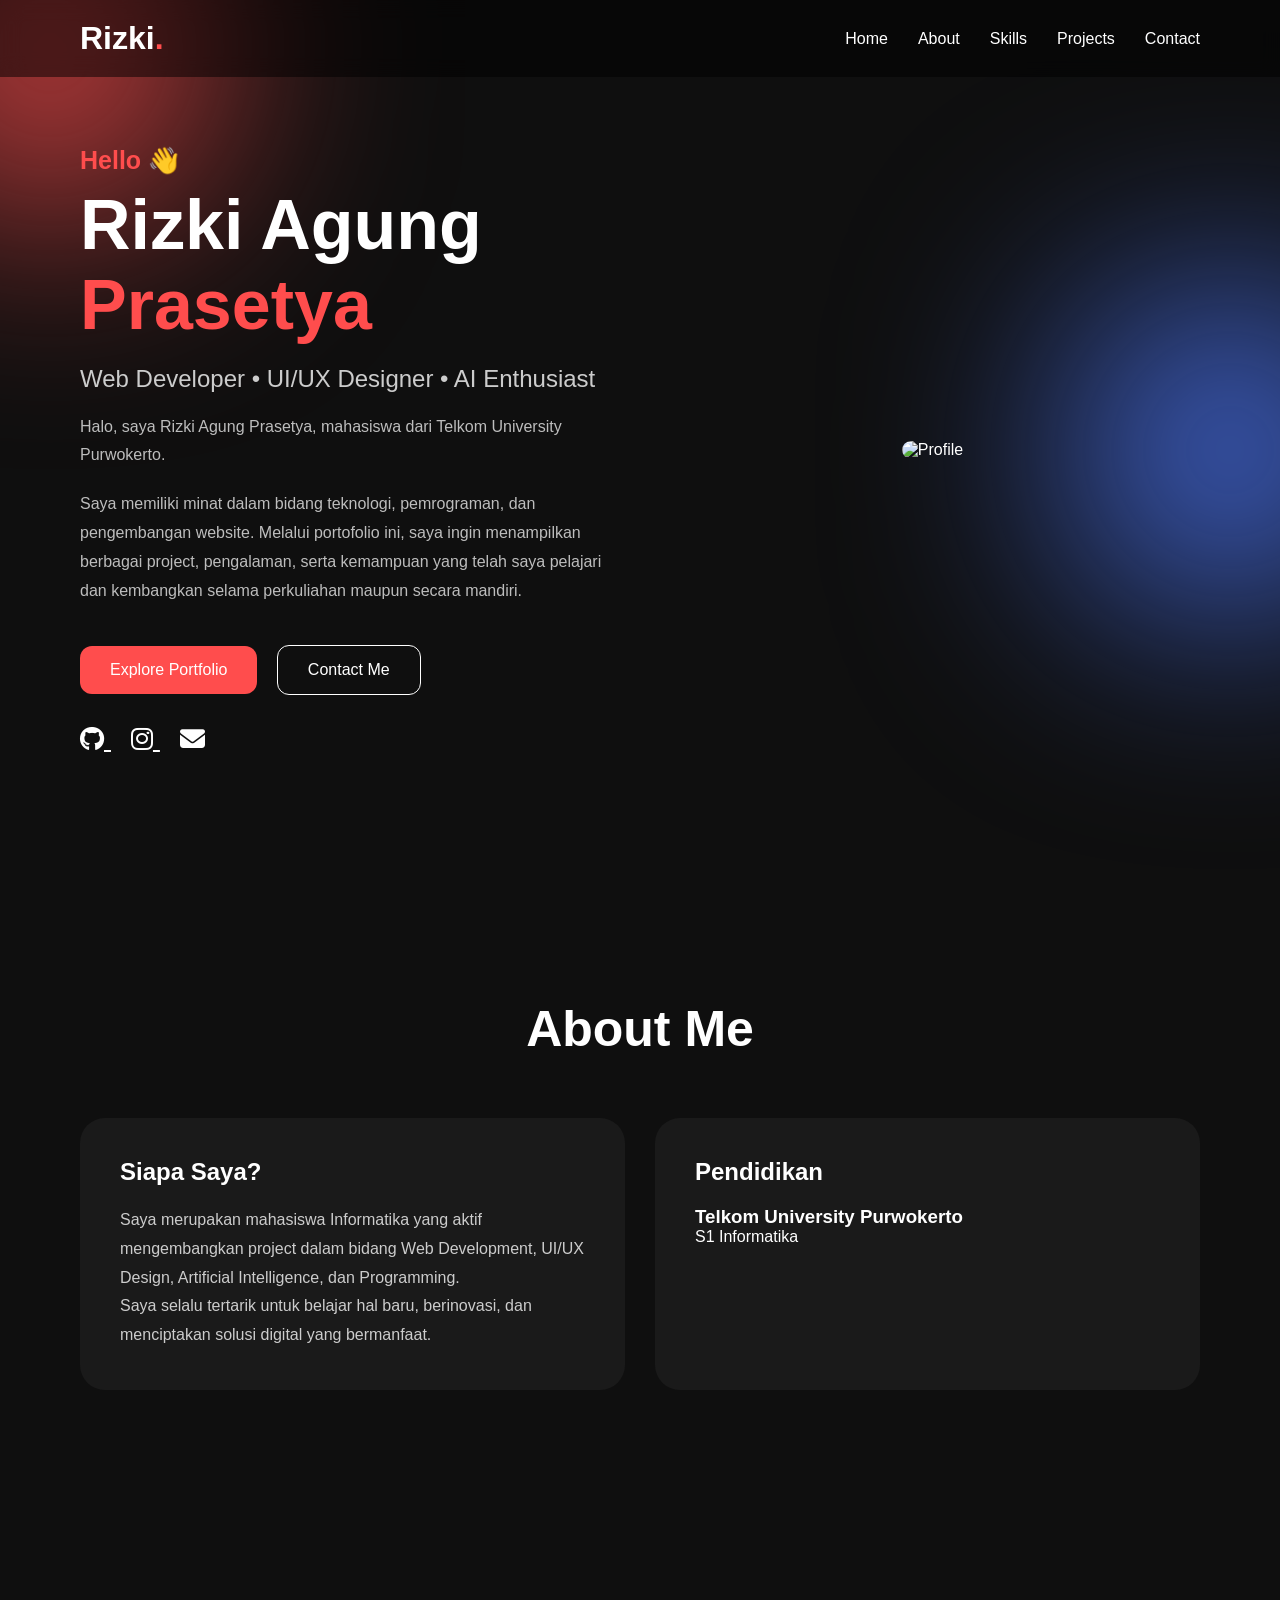
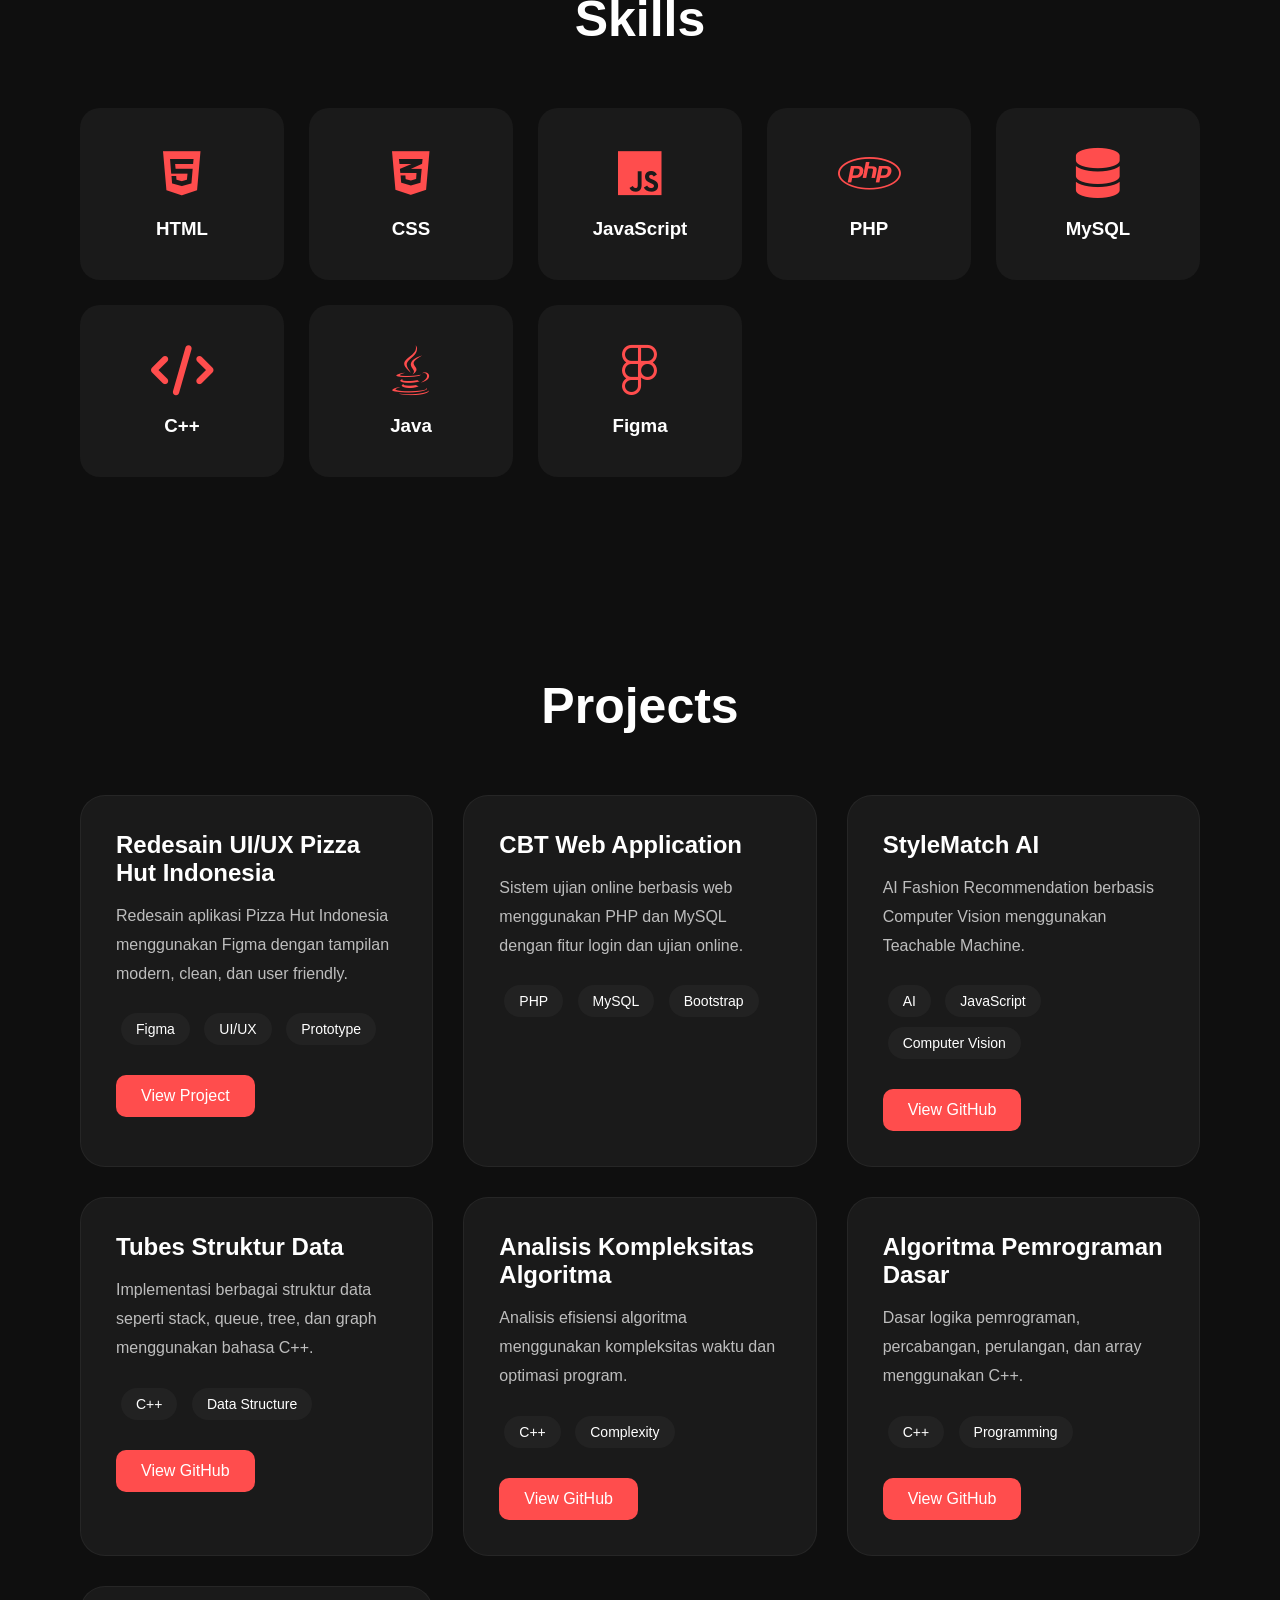
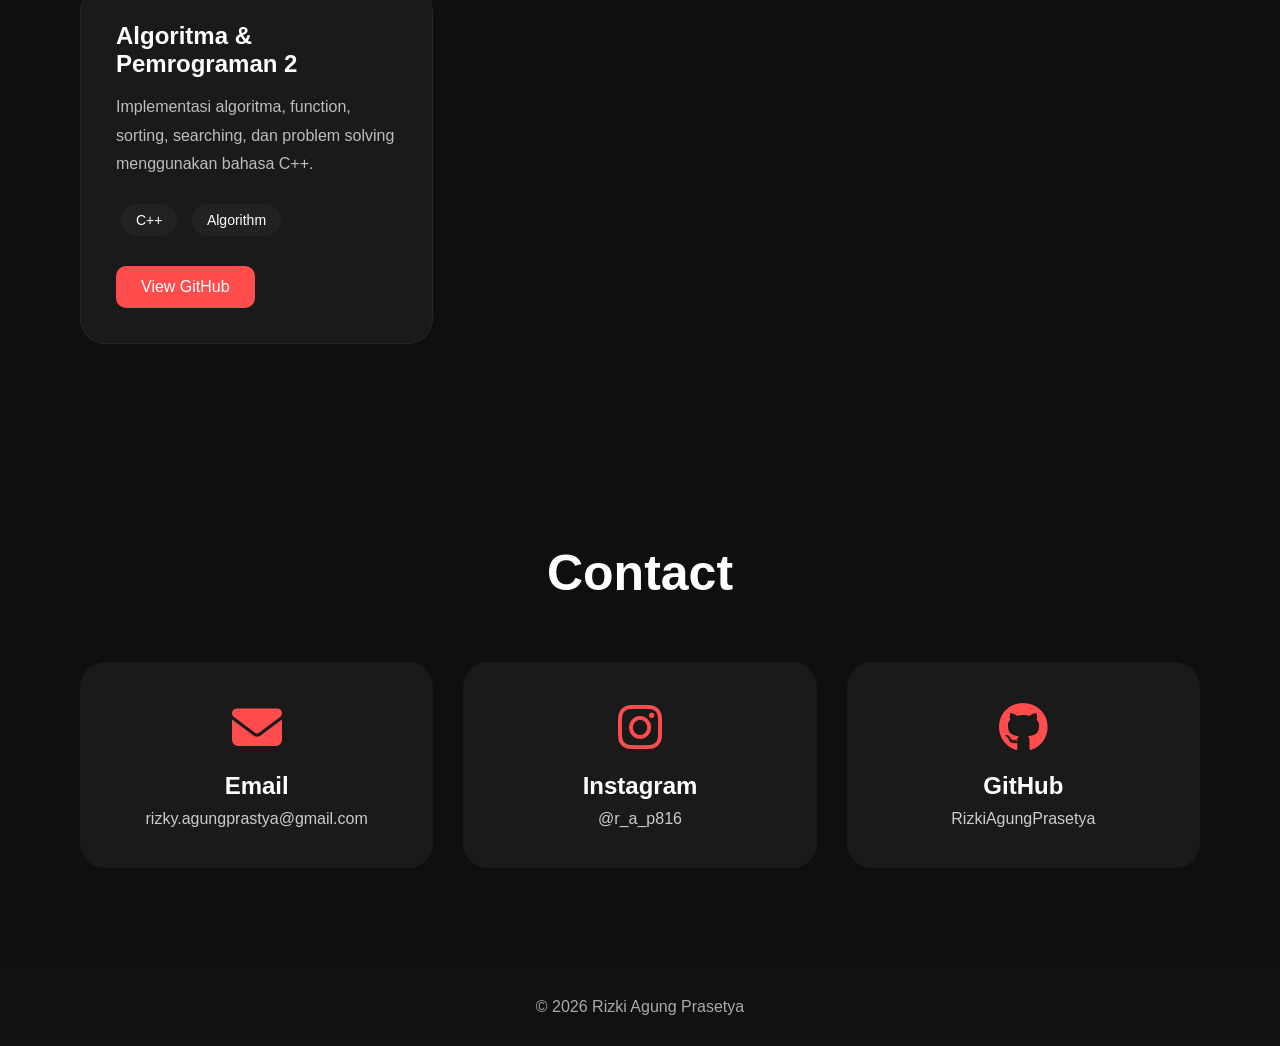
==== index.html @ 56b533b7 "Add files via upload" ====
<!DOCTYPE html>
<html lang="id">

<head>

  <meta charset="UTF-8">
  <meta name="viewport" content="width=device-width, initial-scale=1.0">

  <title>Rizki Agung Prasetya | Portfolio</title>

  <!-- CSS -->
  <link rel="stylesheet" href="style.css">

  <!-- Font Awesome -->
  <link
    rel="stylesheet"
    href="https://cdnjs.cloudflare.com/ajax/libs/font-awesome/6.5.1/css/all.min.css"
  >

  <!-- AOS -->
  <link
    href="https://unpkg.com/aos@2.3.4/dist/aos.css"
    rel="stylesheet"
  >

</head>

<body>

  <!-- Background Blur -->
  <div class="blur blur1"></div>
  <div class="blur blur2"></div>

  <!-- Navbar -->
  <header>

    <nav>

      <h1 class="logo">
        Rizki<span>.</span>
      </h1>

      <ul>

        <li><a href="#home">Home</a></li>
        <li><a href="#about">About</a></li>
        <li><a href="#skills">Skills</a></li>
        <li><a href="#projects">Projects</a></li>
        <li><a href="#contact">Contact</a></li>

      </ul>

    </nav>

  </header>

  <!-- Hero -->
  <section class="hero" id="home">

    <div
      class="hero-text"
      data-aos="fade-right"
    >

      <h3>Hello 👋</h3>

      <h1>
        Rizki Agung <span>Prasetya</span>
      </h1>

      <h2>
        Web Developer • UI/UX Designer • AI Enthusiast
      </h2>

      <p>
        Halo, saya Rizki Agung Prasetya,
        mahasiswa dari Telkom University Purwokerto.
      </p>

      <p>
        Saya memiliki minat dalam bidang teknologi,
        pemrograman, dan pengembangan website.
        Melalui portofolio ini, saya ingin menampilkan
        berbagai project, pengalaman, serta kemampuan
        yang telah saya pelajari dan kembangkan selama
        perkuliahan maupun secara mandiri.
      </p>

      <div class="hero-button">

        <a href="#projects" class="btn">
          Explore Portfolio
        </a>

        <a href="#contact" class="btn2">
          Contact Me
        </a>

      </div>

      <div class="social-icons">

        <a
          href="https://github.com/RizkiAgungPrasetya"
          target="_blank"
        >
          <i class="fa-brands fa-github"></i>
        </a>

        <a
          href="https://www.instagram.com/r_a_p816/"
          target="_blank"
        >
          <i class="fa-brands fa-instagram"></i>
        </a>

        <a
          href="mailto:rizky.agungprastya@gmail.com"
        >
          <i class="fa-solid fa-envelope"></i>
        </a>

      </div>

    </div>

    <div
      class="hero-image"
      data-aos="zoom-in"
    >

      <img
        src="assets/profile.jpeg"
        alt="Profile"
      >

    </div>

  </section>

  <!-- About -->
  <section class="about" id="about">

    <div
      class="section-title"
      data-aos="fade-up"
    >

      <h1>
        About Me
      </h1>

    </div>

    <div class="about-container">

      <div
        class="about-card"
        data-aos="fade-right"
      >

        <h2>
          Siapa Saya?
        </h2>

        <p>
          Saya merupakan mahasiswa Informatika
          yang aktif mengembangkan project
          dalam bidang Web Development,
          UI/UX Design, Artificial Intelligence,
          dan Programming.
        </p>

        <p>
          Saya selalu tertarik untuk belajar hal baru,
          berinovasi, dan menciptakan solusi digital
          yang bermanfaat.
        </p>

      </div>

      <div
        class="about-card"
        data-aos="fade-left"
      >

        <h2>
          Pendidikan
        </h2>

        <div class="timeline">

          <div class="timeline-item">

            <h3>
              Telkom University Purwokerto
            </h3>

            <span>
              S1 Informatika
            </span>

          </div>

        </div>

      </div>

    </div>

  </section>

  <!-- Skills -->
  <section class="skills-section" id="skills">

    <div
      class="section-title"
      data-aos="fade-up"
    >

      <h1>
        Skills
      </h1>

    </div>

    <div class="skills-container">

      <div class="skill-card" data-aos="zoom-in">
        <i class="fa-brands fa-html5"></i>
        <h3>HTML</h3>
      </div>

      <div class="skill-card" data-aos="zoom-in">
        <i class="fa-brands fa-css3-alt"></i>
        <h3>CSS</h3>
      </div>

      <div class="skill-card" data-aos="zoom-in">
        <i class="fa-brands fa-js"></i>
        <h3>JavaScript</h3>
      </div>

      <div class="skill-card" data-aos="zoom-in">
        <i class="fa-brands fa-php"></i>
        <h3>PHP</h3>
      </div>

      <div class="skill-card" data-aos="zoom-in">
        <i class="fa-solid fa-database"></i>
        <h3>MySQL</h3>
      </div>

      <div class="skill-card" data-aos="zoom-in">
        <i class="fa-solid fa-code"></i>
        <h3>C++</h3>
      </div>

      <div class="skill-card" data-aos="zoom-in">
        <i class="fa-brands fa-java"></i>
        <h3>Java</h3>
      </div>

      <div class="skill-card" data-aos="zoom-in">
        <i class="fa-brands fa-figma"></i>
        <h3>Figma</h3>
      </div>

    </div>

  </section>

  <!-- Projects -->
  <section class="projects" id="projects">

    <div
      class="section-title"
      data-aos="fade-up"
    >

      <h1>
        Projects
      </h1>

    </div>

    <div class="project-container">

      <!-- Project 1 -->
      <div class="project-card" data-aos="fade-up">

        <div class="project-content">

          <h2>
            Redesain UI/UX Pizza Hut Indonesia
          </h2>

          <p>
            Redesain aplikasi Pizza Hut Indonesia
            menggunakan Figma dengan tampilan modern,
            clean, dan user friendly.
          </p>

          <div class="tags">

            <span>Figma</span>
            <span>UI/UX</span>
            <span>Prototype</span>

          </div>

          <a
            href="https://www.figma.com/design/BvoJv8vn7DDw1ClFmBBwyi/Project-IMK?node-id=0-1&t=hTwxmqtBWR9aL4vl-0"
            target="_blank"
          >
            View Project
          </a>

        </div>

      </div>

      <!-- Project 2 -->
      <div class="project-card" data-aos="fade-up">

        <div class="project-content">

          <h2>
            CBT Web Application
          </h2>

          <p>
            Sistem ujian online berbasis web
            menggunakan PHP dan MySQL
            dengan fitur login dan ujian online.
          </p>

          <div class="tags">

            <span>PHP</span>
            <span>MySQL</span>
            <span>Bootstrap</span>

          </div>

        </div>

      </div>

      <!-- Project 3 -->
      <div class="project-card" data-aos="fade-up">

        <div class="project-content">

          <h2>
            StyleMatch AI
          </h2>

          <p>
            AI Fashion Recommendation
            berbasis Computer Vision
            menggunakan Teachable Machine.
          </p>

          <div class="tags">

            <span>AI</span>
            <span>JavaScript</span>
            <span>Computer Vision</span>

          </div>

          <a
            href="https://github.com/RizkiAgungPrasetya/stylematchAI"
            target="_blank"
          >
            View GitHub
          </a>

        </div>

      </div>

      <!-- Project 4 -->
      <div class="project-card" data-aos="fade-up">

        <div class="project-content">

          <h2>
            Tubes Struktur Data
          </h2>

          <p>
            Implementasi berbagai struktur data
            seperti stack, queue, tree,
            dan graph menggunakan bahasa C++.
          </p>

          <div class="tags">

            <span>C++</span>
            <span>Data Structure</span>

          </div>

          <a
            href="https://github.com/RizkiAgungPrasetya/Tubes_Struktur_Data"
            target="_blank"
          >
            View GitHub
          </a>

        </div>

      </div>

      <!-- Project 5 -->
      <div class="project-card" data-aos="fade-up">

        <div class="project-content">

          <h2>
            Analisis Kompleksitas Algoritma
          </h2>

          <p>
            Analisis efisiensi algoritma
            menggunakan kompleksitas waktu
            dan optimasi program.
          </p>

          <div class="tags">

            <span>C++</span>
            <span>Complexity</span>

          </div>

          <a
            href="https://github.com/trisnakusumaramadhany/tubes_analisis-kompleksitas-Algoritma"
            target="_blank"
          >
            View GitHub
          </a>

        </div>

      </div>

      <!-- Project 6 -->
      <div class="project-card" data-aos="fade-up">

        <div class="project-content">

          <h2>
            Algoritma Pemrograman Dasar
          </h2>

          <p>
            Dasar logika pemrograman,
            percabangan, perulangan,
            dan array menggunakan C++.
          </p>

          <div class="tags">

            <span>C++</span>
            <span>Programming</span>

          </div>

          <a
            href="https://github.com/RizkiAgungPrasetya/ALPRO_RizkiAgungPrasetya_103112400263"
            target="_blank"
          >
            View GitHub
          </a>

        </div>

      </div>

      <!-- Project 7 -->
      <div class="project-card" data-aos="fade-up">

        <div class="project-content">

          <h2>
            Algoritma & Pemrograman 2
          </h2>

          <p>
            Implementasi algoritma,
            function, sorting,
            searching, dan problem solving
            menggunakan bahasa C++.
          </p>

          <div class="tags">

            <span>C++</span>
            <span>Algorithm</span>

          </div>

          <a
            href="https://github.com/RizkiAgungPrasetya/Alpro2_RizkiAgungPrasetya_103112400263"
            target="_blank"
          >
            View GitHub
          </a>

        </div>

      </div>

    </div>

  </section>

  <!-- Contact -->
  <section class="contact" id="contact">

    <div
      class="section-title"
      data-aos="fade-up"
    >

      <h1>
        Contact
      </h1>

    </div>

    <div class="contact-container">

      <div class="contact-card">

        <i class="fa-solid fa-envelope"></i>

        <h2>Email</h2>

        <p>
          rizky.agungprastya@gmail.com
        </p>

      </div>

      <div class="contact-card">

        <i class="fa-brands fa-instagram"></i>

        <h2>Instagram</h2>

        <p>
          @r_a_p816
        </p>

      </div>

      <div class="contact-card">

        <i class="fa-brands fa-github"></i>

        <h2>GitHub</h2>

        <p>
          RizkiAgungPrasetya
        </p>

      </div>

    </div>

  </section>

  <!-- Footer -->
  <footer>

    <p>
      © 2026 Rizki Agung Prasetya
    </p>

  </footer>

  <!-- Script -->
  <script src="script.js"></script>

  <!-- AOS -->
  <script src="https://unpkg.com/aos@2.3.4/dist/aos.js"></script>

  <script>
    AOS.init({
      duration:1000
    });
  </script>

</body>

</html>
---- style.css ----
*{
  margin:0;
  padding:0;
  box-sizing:border-box;
  font-family:Arial, sans-serif;
  scroll-behavior:smooth;
}

body{
  background:#0f0f0f;
  color:white;
  overflow-x:hidden;
}

/* Blur Background */

.blur{
  position:absolute;
  border-radius:50%;
  filter:blur(120px);
  z-index:-1;
}

.blur1{
  width:300px;
  height:300px;
  background:#ff4d4d;
  top:-100px;
  left:-100px;
}

.blur2{
  width:300px;
  height:300px;
  background:#4d79ff;
  right:-100px;
  top:300px;
}

/* Navbar */

nav{
  width:100%;
  padding:20px 80px;
  display:flex;
  justify-content:space-between;
  align-items:center;
  position:fixed;
  top:0;
  left:0;
  z-index:1000;

  background:rgba(0,0,0,0.5);
  backdrop-filter:blur(10px);
}

.logo{
  font-size:32px;
  font-weight:bold;
}

.logo span{
  color:#ff4d4d;
}

nav ul{
  display:flex;
  list-style:none;
  gap:30px;
}

nav ul li a{
  color:white;
  text-decoration:none;
  transition:0.3s;
}

nav ul li a:hover{
  color:#ff4d4d;
}

/* Hero */

.hero{
  min-height:100vh;
  display:flex;
  justify-content:space-between;
  align-items:center;
  padding:120px 80px;
  gap:50px;
}

.hero-text{
  flex:1;
}

.hero-text h3{
  font-size:25px;
  color:#ff4d4d;
}

.hero-text h1{
  font-size:70px;
  margin-top:10px;
}

.hero-text span{
  color:#ff4d4d;
}

.hero-text h2{
  margin-top:20px;
  color:#cccccc;
  font-weight:normal;
}

.hero-text p{
  margin-top:20px;
  line-height:1.8;
  color:#bdbdbd;
}

.hero-button{
  margin-top:40px;
}

.btn,
.btn2{
  padding:15px 30px;
  border-radius:12px;
  text-decoration:none;
  display:inline-block;
  margin-right:15px;
  transition:0.3s;
}

.btn{
  background:#ff4d4d;
  color:white;
}

.btn:hover{
  transform:translateY(-5px);
}

.btn2{
  border:1px solid white;
  color:white;
}

.btn2:hover{
  background:white;
  color:black;
}

.social-icons{
  margin-top:30px;
}

.social-icons a{
  color:white;
  font-size:25px;
  margin-right:20px;
  transition:0.3s;
}

.social-icons a:hover{
  color:#ff4d4d;
}

/* Hero Image */

.hero-image{
  flex:1;
  text-align:center;
}

.hero-image img{
  width:350px;
  border-radius:30px;

  animation:float 4s ease-in-out infinite;
}

@keyframes float{

  0%{
    transform:translateY(0);
  }

  50%{
    transform:translateY(-20px);
  }

  100%{
    transform:translateY(0);
  }

}

/* Section */

section{
  padding:100px 80px;
}

.section-title{
  text-align:center;
  margin-bottom:60px;
}

.section-title h1{
  font-size:50px;
}

/* About */

.about-container{
  display:grid;
  grid-template-columns:repeat(auto-fit,minmax(300px,1fr));
  gap:30px;
}

.about-card{
  background:#1a1a1a;
  padding:40px;
  border-radius:25px;

  transition:0.3s;
}

.about-card:hover{
  transform:translateY(-10px);
}

.about-card h2{
  margin-bottom:20px;
}

.about-card p{
  color:#cccccc;
  line-height:1.8;
}

/* Skills */

.skills-container{
  display:grid;
  grid-template-columns:repeat(auto-fit,minmax(180px,1fr));
  gap:25px;
}

.skill-card{
  background:#1a1a1a;
  padding:40px;
  border-radius:20px;
  text-align:center;

  transition:0.3s;
}

.skill-card:hover{
  transform:scale(1.05);
}

.skill-card i{
  font-size:50px;
  color:#ff4d4d;
  margin-bottom:20px;
}

/* Projects */

.project-container{
  display:grid;
  grid-template-columns:repeat(auto-fit,minmax(320px,1fr));
  gap:30px;
}

.project-card{
  background:#1a1a1a;
  border-radius:25px;
  padding:10px;

  border:1px solid rgba(255,255,255,0.05);

  transition:0.3s;
}

.project-card:hover{
  transform:translateY(-10px);

  box-shadow:0 10px 30px rgba(255,77,77,0.2);
}

.project-content{
  padding:25px;
}

.project-content h2{
  font-size:24px;
}

.project-content p{
  margin-top:15px;
  line-height:1.8;
  color:#bdbdbd;
}

.tags{
  margin-top:20px;
}

.tags span{
  display:inline-block;
  background:#222;
  padding:8px 15px;
  border-radius:20px;
  margin:5px;
  font-size:14px;
}

.project-content a{
  display:inline-block;
  margin-top:25px;
  padding:12px 25px;

  background:#ff4d4d;
  color:white;

  text-decoration:none;
  border-radius:10px;

  transition:0.3s;
}

.project-content a:hover{
  background:white;
  color:black;
}

/* Contact */

.contact-container{
  display:grid;
  grid-template-columns:repeat(auto-fit,minmax(250px,1fr));
  gap:30px;
}

.contact-card{
  background:#1a1a1a;
  padding:40px;
  border-radius:25px;

  text-align:center;

  transition:0.3s;
}

.contact-card:hover{
  transform:translateY(-10px);
}

.contact-card i{
  font-size:50px;
  color:#ff4d4d;
}

.contact-card h2{
  margin-top:20px;
}

.contact-card p{
  margin-top:10px;
  color:#cccccc;
}

/* Footer */

footer{
  padding:30px;
  text-align:center;
  background:#111;
  color:#aaaaaa;
}

/* Responsive */

@media(max-width:900px){

  nav{
    padding:20px;
  }

  nav ul{
    gap:15px;
    font-size:14px;
  }

  .hero{
    flex-direction:column;
    text-align:center;
    padding:150px 20px 100px;
  }

  .hero-text h1{
    font-size:45px;
  }

  section{
    padding:100px 20px;
  }

  .hero-image img{
    width:250px;
  }

}
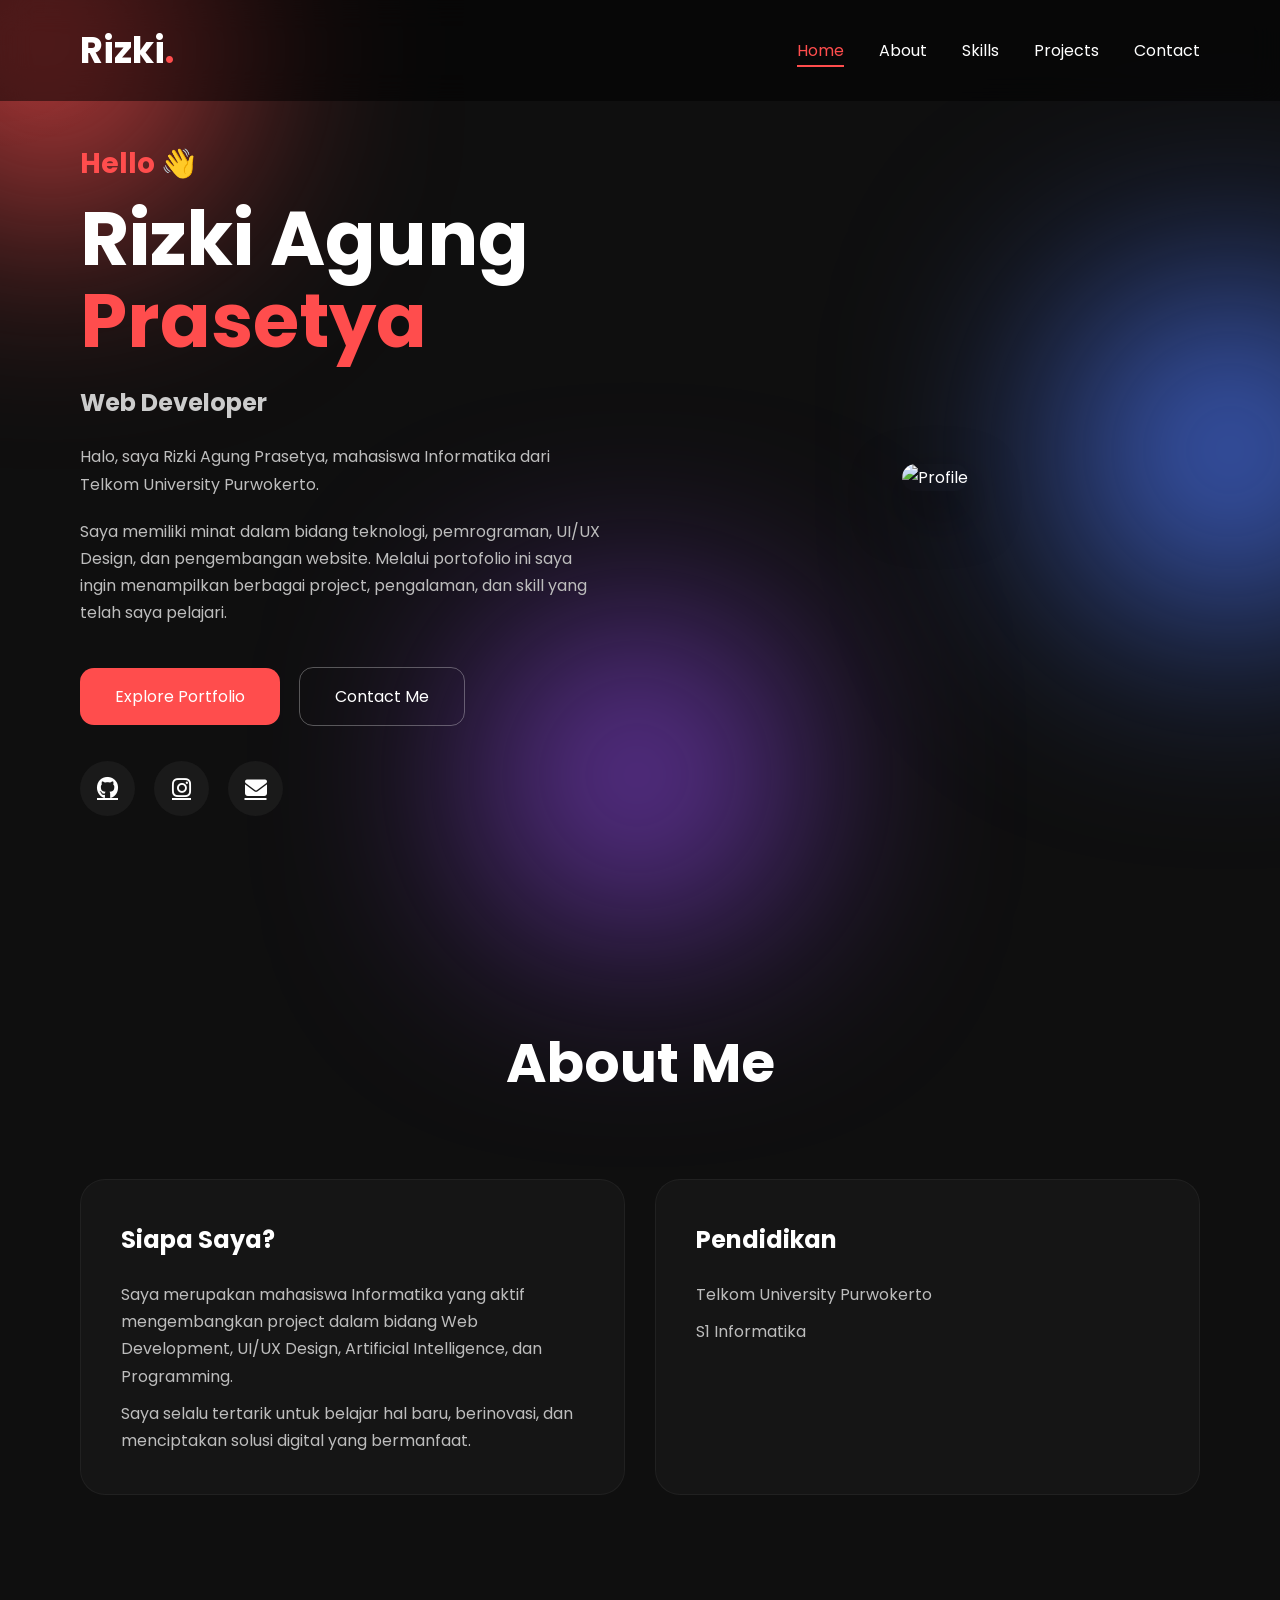
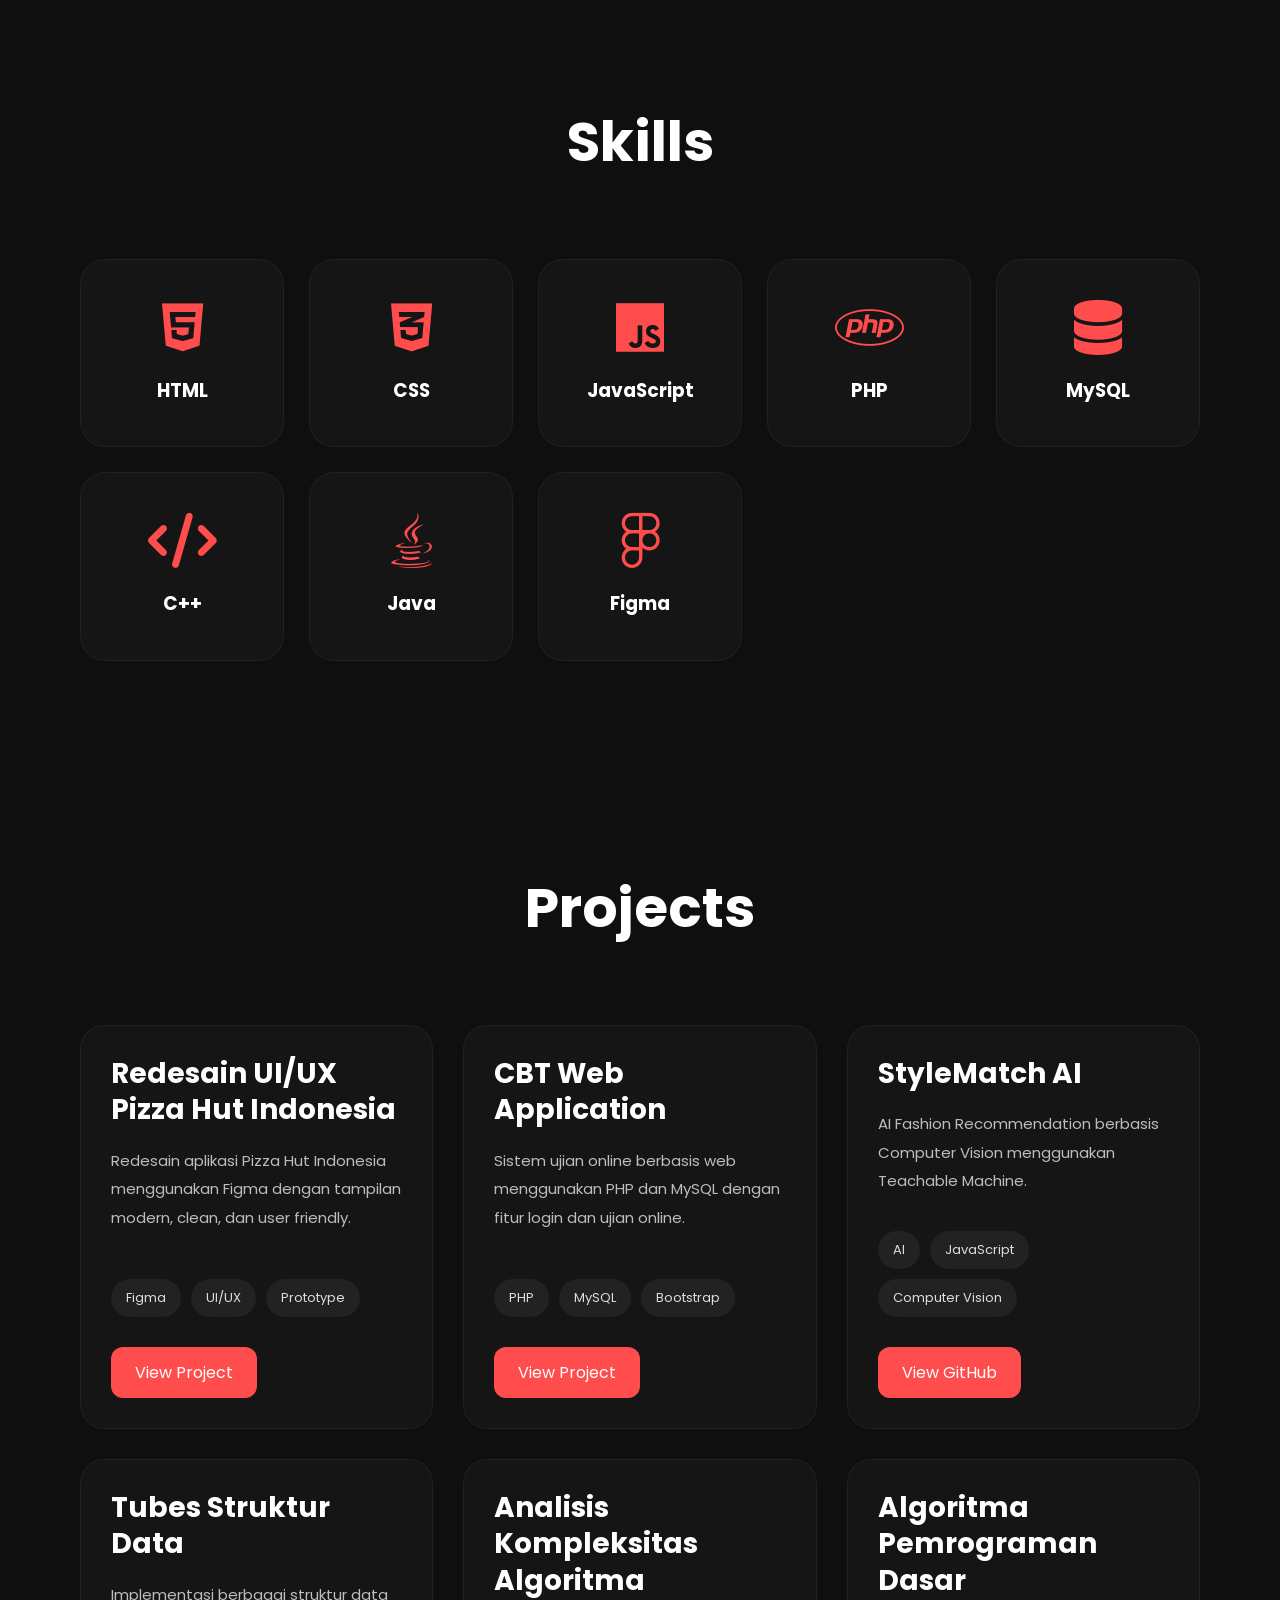
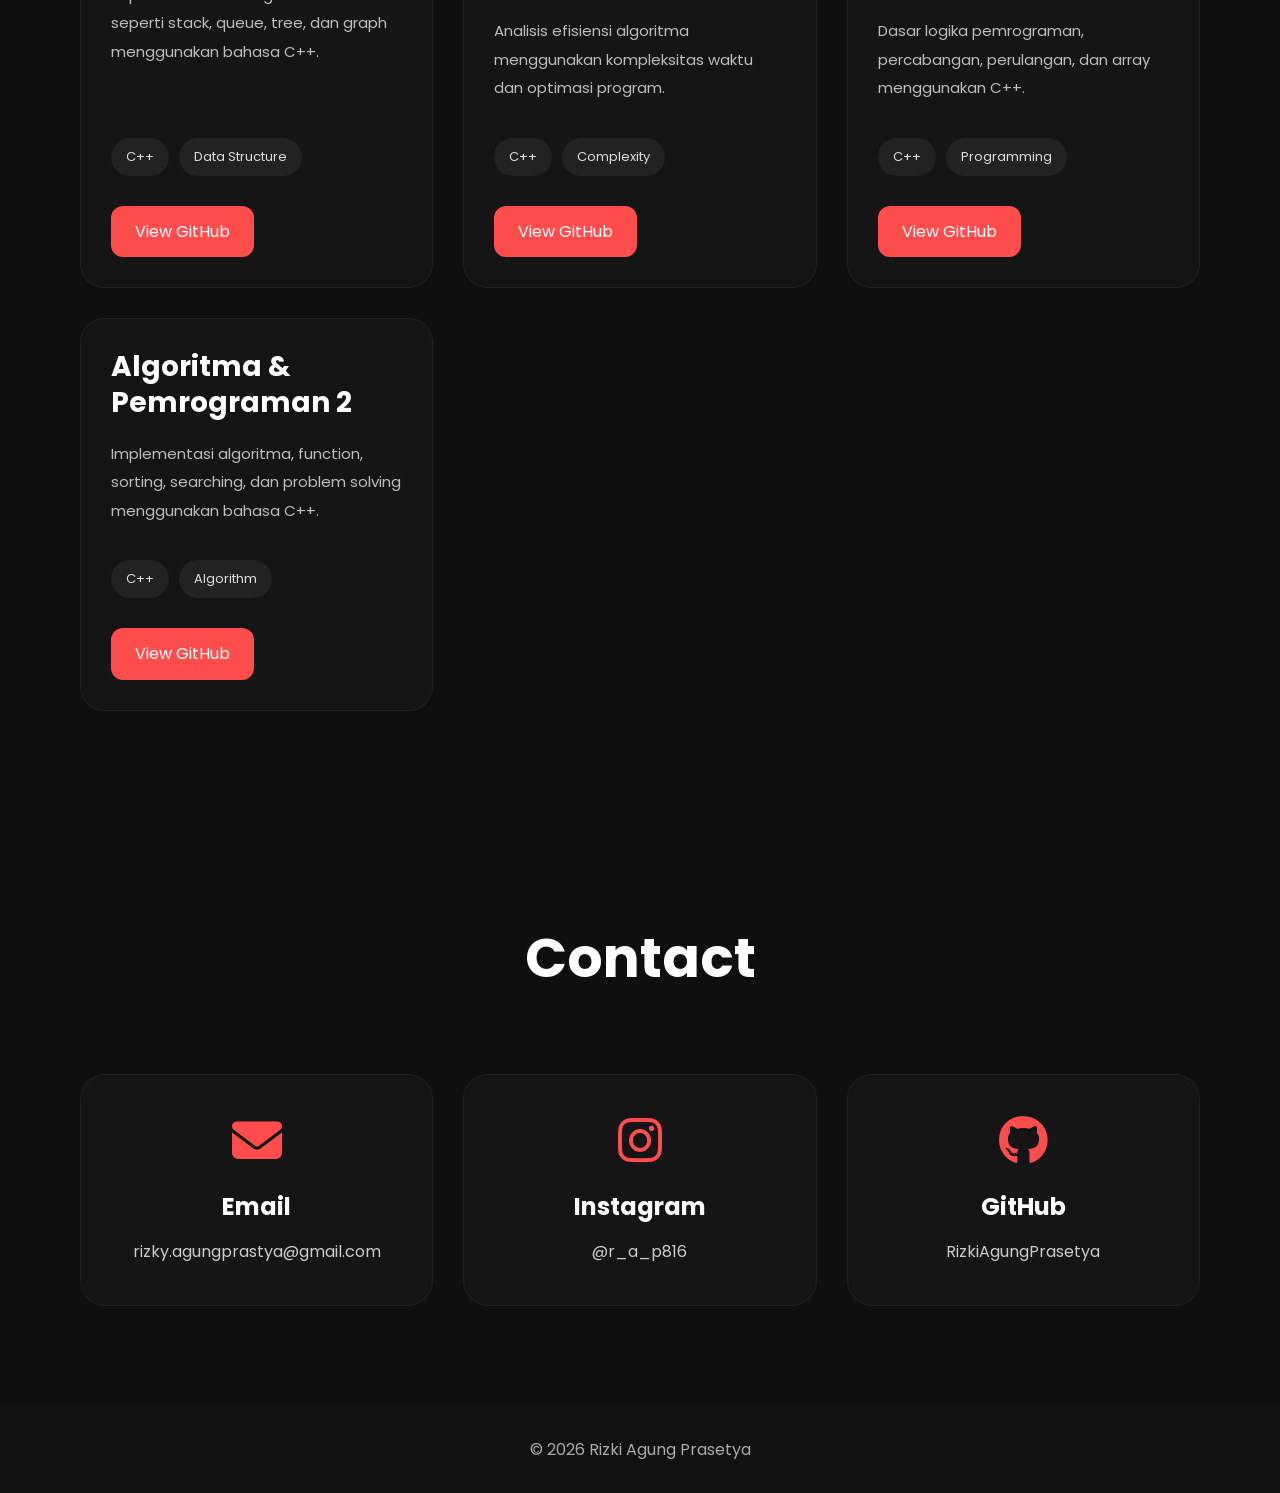
==== commit 528f3f22: "Add files via upload" ====
--- a/index.html
+++ b/index.html
@@ -4,12 +4,23 @@
 <head>
 
   <meta charset="UTF-8">
-  <meta name="viewport" content="width=device-width, initial-scale=1.0">
-
-  <title>Rizki Agung Prasetya | Portfolio</title>
+  <meta
+    name="viewport"
+    content="width=device-width, initial-scale=1.0"
+  >
+
+  <title>
+    Rizki Agung Prasetya | Portfolio
+  </title>
 
   <!-- CSS -->
   <link rel="stylesheet" href="style.css">
+
+  <!-- Google Font -->
+  <link
+    href="https://fonts.googleapis.com/css2?family=Poppins:wght@300;400;500;600;700&display=swap"
+    rel="stylesheet"
+  >
 
   <!-- Font Awesome -->
   <link
@@ -27,9 +38,21 @@
 
 <body>
 
+  <!-- Loader -->
+  <div class="loader">
+    <div class="spinner"></div>
+  </div>
+
+  <!-- Progress Bar -->
+  <div class="progress-bar" id="progressBar"></div>
+
+  <!-- Cursor Glow -->
+  <div class="cursor-glow"></div>
+
   <!-- Background Blur -->
   <div class="blur blur1"></div>
   <div class="blur blur2"></div>
+  <div class="blur blur3"></div>
 
   <!-- Navbar -->
   <header>
@@ -40,13 +63,41 @@
         Rizki<span>.</span>
       </h1>
 
+      <div class="menu-toggle" id="menuToggle">
+        <i class="fa-solid fa-bars"></i>
+      </div>
+
       <ul>
 
-        <li><a href="#home">Home</a></li>
-        <li><a href="#about">About</a></li>
-        <li><a href="#skills">Skills</a></li>
-        <li><a href="#projects">Projects</a></li>
-        <li><a href="#contact">Contact</a></li>
+        <li>
+          <a href="#home" class="active">
+            Home
+          </a>
+        </li>
+
+        <li>
+          <a href="#about">
+            About
+          </a>
+        </li>
+
+        <li>
+          <a href="#skills">
+            Skills
+          </a>
+        </li>
+
+        <li>
+          <a href="#projects">
+            Projects
+          </a>
+        </li>
+
+        <li>
+          <a href="#contact">
+            Contact
+          </a>
+        </li>
 
       </ul>
 
@@ -62,28 +113,33 @@
       data-aos="fade-right"
     >
 
-      <h3>Hello 👋</h3>
+      <h3>
+        Hello 👋
+      </h3>
 
       <h1>
-        Rizki Agung <span>Prasetya</span>
+        Rizki Agung
+        <span>Prasetya</span>
       </h1>
 
       <h2>
-        Web Developer • UI/UX Designer • AI Enthusiast
+        Web Developer
       </h2>
 
       <p>
         Halo, saya Rizki Agung Prasetya,
-        mahasiswa dari Telkom University Purwokerto.
+        mahasiswa Informatika dari
+        Telkom University Purwokerto.
       </p>
 
       <p>
-        Saya memiliki minat dalam bidang teknologi,
-        pemrograman, dan pengembangan website.
-        Melalui portofolio ini, saya ingin menampilkan
-        berbagai project, pengalaman, serta kemampuan
-        yang telah saya pelajari dan kembangkan selama
-        perkuliahan maupun secara mandiri.
+        Saya memiliki minat dalam bidang
+        teknologi, pemrograman,
+        UI/UX Design, dan pengembangan website.
+        Melalui portofolio ini saya ingin
+        menampilkan berbagai project,
+        pengalaman, dan skill yang telah
+        saya pelajari.
       </p>
 
       <div class="hero-button">
@@ -172,8 +228,9 @@
         </p>
 
         <p>
-          Saya selalu tertarik untuk belajar hal baru,
-          berinovasi, dan menciptakan solusi digital
+          Saya selalu tertarik untuk belajar
+          hal baru, berinovasi,
+          dan menciptakan solusi digital
           yang bermanfaat.
         </p>
 
@@ -188,21 +245,13 @@
           Pendidikan
         </h2>
 
-        <div class="timeline">
-
-          <div class="timeline-item">
-
-            <h3>
-              Telkom University Purwokerto
-            </h3>
-
-            <span>
-              S1 Informatika
-            </span>
-
-          </div>
-
-        </div>
+        <p>
+          Telkom University Purwokerto
+        </p>
+
+        <p>
+          S1 Informatika
+        </p>
 
       </div>
 
@@ -211,7 +260,10 @@
   </section>
 
   <!-- Skills -->
-  <section class="skills-section" id="skills">
+  <section
+    class="skills-section"
+    id="skills"
+  >
 
     <div
       class="section-title"
@@ -291,30 +343,38 @@
 
         <div class="project-content">
 
-          <h2>
-            Redesain UI/UX Pizza Hut Indonesia
-          </h2>
-
-          <p>
-            Redesain aplikasi Pizza Hut Indonesia
-            menggunakan Figma dengan tampilan modern,
-            clean, dan user friendly.
-          </p>
-
-          <div class="tags">
-
-            <span>Figma</span>
-            <span>UI/UX</span>
-            <span>Prototype</span>
-
-          </div>
-
-          <a
-            href="https://www.figma.com/design/BvoJv8vn7DDw1ClFmBBwyi/Project-IMK?node-id=0-1&t=hTwxmqtBWR9aL4vl-0"
-            target="_blank"
-          >
-            View Project
-          </a>
+          <div class="project-top">
+
+            <h2>
+              Redesain UI/UX Pizza Hut Indonesia
+            </h2>
+
+            <p>
+              Redesain aplikasi Pizza Hut Indonesia
+              menggunakan Figma dengan tampilan modern,
+              clean, dan user friendly.
+            </p>
+
+          </div>
+
+          <div class="project-bottom">
+
+            <div class="tags">
+
+              <span>Figma</span>
+              <span>UI/UX</span>
+              <span>Prototype</span>
+
+            </div>
+
+            <a
+              href="https://www.figma.com/"
+              target="_blank"
+            >
+              View Project
+            </a>
+
+          </div>
 
         </div>
 
@@ -325,21 +385,33 @@
 
         <div class="project-content">
 
-          <h2>
-            CBT Web Application
-          </h2>
-
-          <p>
-            Sistem ujian online berbasis web
-            menggunakan PHP dan MySQL
-            dengan fitur login dan ujian online.
-          </p>
-
-          <div class="tags">
-
-            <span>PHP</span>
-            <span>MySQL</span>
-            <span>Bootstrap</span>
+          <div class="project-top">
+
+            <h2>
+              CBT Web Application
+            </h2>
+
+            <p>
+              Sistem ujian online berbasis web
+              menggunakan PHP dan MySQL
+              dengan fitur login dan ujian online.
+            </p>
+
+          </div>
+
+          <div class="project-bottom">
+
+            <div class="tags">
+
+              <span>PHP</span>
+              <span>MySQL</span>
+              <span>Bootstrap</span>
+
+            </div>
+
+            <a href="#">
+              View Project
+            </a>
 
           </div>
 
@@ -352,30 +424,38 @@
 
         <div class="project-content">
 
-          <h2>
-            StyleMatch AI
-          </h2>
-
-          <p>
-            AI Fashion Recommendation
-            berbasis Computer Vision
-            menggunakan Teachable Machine.
-          </p>
-
-          <div class="tags">
-
-            <span>AI</span>
-            <span>JavaScript</span>
-            <span>Computer Vision</span>
-
-          </div>
-
-          <a
-            href="https://github.com/RizkiAgungPrasetya/stylematchAI"
-            target="_blank"
-          >
-            View GitHub
-          </a>
+          <div class="project-top">
+
+            <h2>
+              StyleMatch AI
+            </h2>
+
+            <p>
+              AI Fashion Recommendation
+              berbasis Computer Vision
+              menggunakan Teachable Machine.
+            </p>
+
+          </div>
+
+          <div class="project-bottom">
+
+            <div class="tags">
+
+              <span>AI</span>
+              <span>JavaScript</span>
+              <span>Computer Vision</span>
+
+            </div>
+
+            <a
+              href="https://github.com/RizkiAgungPrasetya/stylematchAI"
+              target="_blank"
+            >
+              View GitHub
+            </a>
+
+          </div>
 
         </div>
 
@@ -386,29 +466,37 @@
 
         <div class="project-content">
 
-          <h2>
-            Tubes Struktur Data
-          </h2>
-
-          <p>
-            Implementasi berbagai struktur data
-            seperti stack, queue, tree,
-            dan graph menggunakan bahasa C++.
-          </p>
-
-          <div class="tags">
-
-            <span>C++</span>
-            <span>Data Structure</span>
-
-          </div>
-
-          <a
-            href="https://github.com/RizkiAgungPrasetya/Tubes_Struktur_Data"
-            target="_blank"
-          >
-            View GitHub
-          </a>
+          <div class="project-top">
+
+            <h2>
+              Tubes Struktur Data
+            </h2>
+
+            <p>
+              Implementasi berbagai struktur data
+              seperti stack, queue, tree,
+              dan graph menggunakan bahasa C++.
+            </p>
+
+          </div>
+
+          <div class="project-bottom">
+
+            <div class="tags">
+
+              <span>C++</span>
+              <span>Data Structure</span>
+
+            </div>
+
+            <a
+              href="https://github.com/RizkiAgungPrasetya/Tubes_Struktur_Data"
+              target="_blank"
+            >
+              View GitHub
+            </a>
+
+          </div>
 
         </div>
 
@@ -419,29 +507,37 @@
 
         <div class="project-content">
 
-          <h2>
-            Analisis Kompleksitas Algoritma
-          </h2>
-
-          <p>
-            Analisis efisiensi algoritma
-            menggunakan kompleksitas waktu
-            dan optimasi program.
-          </p>
-
-          <div class="tags">
-
-            <span>C++</span>
-            <span>Complexity</span>
-
-          </div>
-
-          <a
-            href="https://github.com/trisnakusumaramadhany/tubes_analisis-kompleksitas-Algoritma"
-            target="_blank"
-          >
-            View GitHub
-          </a>
+          <div class="project-top">
+
+            <h2>
+              Analisis Kompleksitas Algoritma
+            </h2>
+
+            <p>
+              Analisis efisiensi algoritma
+              menggunakan kompleksitas waktu
+              dan optimasi program.
+            </p>
+
+          </div>
+
+          <div class="project-bottom">
+
+            <div class="tags">
+
+              <span>C++</span>
+              <span>Complexity</span>
+
+            </div>
+
+            <a
+              href="https://github.com/trisnakusumaramadhany/tubes_analisis-kompleksitas-Algoritma"
+              target="_blank"
+            >
+              View GitHub
+            </a>
+
+          </div>
 
         </div>
 
@@ -452,29 +548,37 @@
 
         <div class="project-content">
 
-          <h2>
-            Algoritma Pemrograman Dasar
-          </h2>
-
-          <p>
-            Dasar logika pemrograman,
-            percabangan, perulangan,
-            dan array menggunakan C++.
-          </p>
-
-          <div class="tags">
-
-            <span>C++</span>
-            <span>Programming</span>
-
-          </div>
-
-          <a
-            href="https://github.com/RizkiAgungPrasetya/ALPRO_RizkiAgungPrasetya_103112400263"
-            target="_blank"
-          >
-            View GitHub
-          </a>
+          <div class="project-top">
+
+            <h2>
+              Algoritma Pemrograman Dasar
+            </h2>
+
+            <p>
+              Dasar logika pemrograman,
+              percabangan, perulangan,
+              dan array menggunakan C++.
+            </p>
+
+          </div>
+
+          <div class="project-bottom">
+
+            <div class="tags">
+
+              <span>C++</span>
+              <span>Programming</span>
+
+            </div>
+
+            <a
+              href="https://github.com/RizkiAgungPrasetya/ALPRO_RizkiAgungPrasetya_103112400263"
+              target="_blank"
+            >
+              View GitHub
+            </a>
+
+          </div>
 
         </div>
 
@@ -485,30 +589,38 @@
 
         <div class="project-content">
 
-          <h2>
-            Algoritma & Pemrograman 2
-          </h2>
-
-          <p>
-            Implementasi algoritma,
-            function, sorting,
-            searching, dan problem solving
-            menggunakan bahasa C++.
-          </p>
-
-          <div class="tags">
-
-            <span>C++</span>
-            <span>Algorithm</span>
-
-          </div>
-
-          <a
-            href="https://github.com/RizkiAgungPrasetya/Alpro2_RizkiAgungPrasetya_103112400263"
-            target="_blank"
-          >
-            View GitHub
-          </a>
+          <div class="project-top">
+
+            <h2>
+              Algoritma & Pemrograman 2
+            </h2>
+
+            <p>
+              Implementasi algoritma,
+              function, sorting,
+              searching, dan problem solving
+              menggunakan bahasa C++.
+            </p>
+
+          </div>
+
+          <div class="project-bottom">
+
+            <div class="tags">
+
+              <span>C++</span>
+              <span>Algorithm</span>
+
+            </div>
+
+            <a
+              href="https://github.com/RizkiAgungPrasetya/Alpro2_RizkiAgungPrasetya_103112400263"
+              target="_blank"
+            >
+              View GitHub
+            </a>
+
+          </div>
 
         </div>
 
@@ -583,6 +695,11 @@
 
   </footer>
 
+  <!-- Back To Top -->
+  <button id="topBtn">
+    <i class="fa-solid fa-arrow-up"></i>
+  </button>
+
   <!-- Script -->
   <script src="script.js"></script>
 
@@ -591,7 +708,8 @@
 
   <script>
     AOS.init({
-      duration:1000
+      duration:1000,
+      once:true
     });
   </script>
 
--- a/style.css
+++ b/style.css
@@ -1,8 +1,12 @@
+/* =========================
+   GLOBAL
+========================= */
+
 *{
   margin:0;
   padding:0;
   box-sizing:border-box;
-  font-family:Arial, sans-serif;
+  font-family:'Poppins',sans-serif;
   scroll-behavior:smooth;
 }
 
@@ -10,21 +14,122 @@
   background:#0f0f0f;
   color:white;
   overflow-x:hidden;
-}
-
-/* Blur Background */
+  line-height:1.7;
+}
+
+/* =========================
+   SCROLLBAR
+========================= */
+
+::-webkit-scrollbar{
+  width:10px;
+}
+
+::-webkit-scrollbar-track{
+  background:#111;
+}
+
+::-webkit-scrollbar-thumb{
+  background:#ff4d4d;
+  border-radius:20px;
+}
+
+/* =========================
+   LOADER
+========================= */
+
+.loader{
+  position:fixed;
+  inset:0;
+  background:#0f0f0f;
+
+  display:flex;
+  justify-content:center;
+  align-items:center;
+
+  z-index:9999;
+}
+
+.spinner{
+  width:60px;
+  height:60px;
+
+  border:5px solid rgba(255,255,255,0.1);
+  border-top:5px solid #ff4d4d;
+
+  border-radius:50%;
+
+  animation:spin 1s linear infinite;
+}
+
+@keyframes spin{
+
+  100%{
+    transform:rotate(360deg);
+  }
+
+}
+
+/* =========================
+   PROGRESS BAR
+========================= */
+
+.progress-bar{
+  position:fixed;
+  top:0;
+  left:0;
+
+  width:0%;
+  height:4px;
+
+  background:#ff4d4d;
+
+  z-index:9999;
+}
+
+/* =========================
+   CURSOR GLOW
+========================= */
+
+.cursor-glow{
+  position:fixed;
+
+  width:300px;
+  height:300px;
+
+  background:
+  radial-gradient(
+    circle,
+    rgba(255,77,77,0.12),
+    transparent 70%
+  );
+
+  border-radius:50%;
+
+  pointer-events:none;
+
+  transform:translate(-50%, -50%);
+
+  z-index:-1;
+}
+
+/* =========================
+   BACKGROUND BLUR
+========================= */
 
 .blur{
   position:absolute;
   border-radius:50%;
   filter:blur(120px);
-  z-index:-1;
+  z-index:-2;
 }
 
 .blur1{
   width:300px;
   height:300px;
+
   background:#ff4d4d;
+
   top:-100px;
   left:-100px;
 }
@@ -32,31 +137,52 @@
 .blur2{
   width:300px;
   height:300px;
+
   background:#4d79ff;
+
   right:-100px;
   top:300px;
 }
 
-/* Navbar */
+.blur3{
+  width:250px;
+  height:250px;
+
+  background:#9d4dff;
+
+  bottom:0;
+  left:40%;
+}
+
+/* =========================
+   NAVBAR
+========================= */
 
 nav{
   width:100%;
+
   padding:20px 80px;
+
   display:flex;
   justify-content:space-between;
   align-items:center;
+
   position:fixed;
   top:0;
   left:0;
+
   z-index:1000;
 
-  background:rgba(0,0,0,0.5);
-  backdrop-filter:blur(10px);
+  background:rgba(0,0,0,0.55);
+
+  backdrop-filter:blur(15px);
+
+  transition:0.4s;
 }
 
 .logo{
-  font-size:32px;
-  font-weight:bold;
+  font-size:36px;
+  font-weight:700;
 }
 
 .logo span{
@@ -66,28 +192,64 @@
 nav ul{
   display:flex;
   list-style:none;
-  gap:30px;
+  gap:35px;
 }
 
 nav ul li a{
   color:white;
   text-decoration:none;
-  transition:0.3s;
-}
-
-nav ul li a:hover{
+
+  position:relative;
+
+  transition:0.3s;
+}
+
+nav ul li a::after{
+  content:'';
+
+  position:absolute;
+
+  left:0;
+  bottom:-5px;
+
+  width:0%;
+  height:2px;
+
+  background:#ff4d4d;
+
+  transition:0.3s;
+}
+
+nav ul li a:hover::after,
+nav ul li a.active::after{
+  width:100%;
+}
+
+nav ul li a:hover,
+nav ul li a.active{
   color:#ff4d4d;
 }
 
-/* Hero */
+.menu-toggle{
+  display:none;
+  font-size:28px;
+  cursor:pointer;
+}
+
+/* =========================
+   HERO
+========================= */
 
 .hero{
   min-height:100vh;
+
   display:flex;
   justify-content:space-between;
   align-items:center;
-  padding:120px 80px;
-  gap:50px;
+
+  gap:60px;
+
+  padding:140px 80px 100px;
 }
 
 .hero-text{
@@ -95,13 +257,14 @@
 }
 
 .hero-text h3{
-  font-size:25px;
   color:#ff4d4d;
+  font-size:28px;
 }
 
 .hero-text h1{
-  font-size:70px;
+  font-size:75px;
   margin-top:10px;
+  line-height:1.1;
 }
 
 .hero-text span{
@@ -110,14 +273,14 @@
 
 .hero-text h2{
   margin-top:20px;
-  color:#cccccc;
-  font-weight:normal;
+  color:#ccc;
+  min-height:40px;
 }
 
 .hero-text p{
   margin-top:20px;
-  line-height:1.8;
   color:#bdbdbd;
+  max-width:700px;
 }
 
 .hero-button{
@@ -126,11 +289,16 @@
 
 .btn,
 .btn2{
-  padding:15px 30px;
-  border-radius:12px;
+  padding:15px 35px;
+
+  border-radius:14px;
+
   text-decoration:none;
+
   display:inline-block;
+
   margin-right:15px;
+
   transition:0.3s;
 }
 
@@ -144,7 +312,7 @@
 }
 
 .btn2{
-  border:1px solid white;
+  border:1px solid rgba(255,255,255,0.3);
   color:white;
 }
 
@@ -153,22 +321,43 @@
   color:black;
 }
 
+/* =========================
+   SOCIAL ICON
+========================= */
+
 .social-icons{
-  margin-top:30px;
+  margin-top:35px;
 }
 
 .social-icons a{
+  width:55px;
+  height:55px;
+
+  display:inline-flex;
+  justify-content:center;
+  align-items:center;
+
+  border-radius:50%;
+
+  background:#1a1a1a;
+
   color:white;
-  font-size:25px;
-  margin-right:20px;
+
+  margin-right:15px;
+
+  font-size:22px;
+
   transition:0.3s;
 }
 
 .social-icons a:hover{
-  color:#ff4d4d;
-}
-
-/* Hero Image */
+  background:#ff4d4d;
+  transform:translateY(-7px);
+}
+
+/* =========================
+   HERO IMAGE
+========================= */
 
 .hero-image{
   flex:1;
@@ -176,8 +365,12 @@
 }
 
 .hero-image img{
-  width:350px;
+  width:380px;
+
   border-radius:30px;
+
+  box-shadow:
+  0 20px 50px rgba(0,0,0,0.5);
 
   animation:float 4s ease-in-out infinite;
 }
@@ -198,7 +391,9 @@
 
 }
 
-/* Section */
+/* =========================
+   SECTION
+========================= */
 
 section{
   padding:100px 80px;
@@ -206,31 +401,40 @@
 
 .section-title{
   text-align:center;
-  margin-bottom:60px;
+  margin-bottom:70px;
 }
 
 .section-title h1{
-  font-size:50px;
-}
-
-/* About */
+  font-size:55px;
+}
+
+/* =========================
+   ABOUT
+========================= */
 
 .about-container{
   display:grid;
-  grid-template-columns:repeat(auto-fit,minmax(300px,1fr));
+
+  grid-template-columns:
+  repeat(auto-fit,minmax(320px,1fr));
+
   gap:30px;
 }
 
 .about-card{
-  background:#1a1a1a;
+  background:#151515;
+
   padding:40px;
+
   border-radius:25px;
 
+  border:1px solid rgba(255,255,255,0.05);
+
   transition:0.3s;
 }
 
 .about-card:hover{
-  transform:translateY(-10px);
+  transform:translateY(-8px);
 }
 
 .about-card h2{
@@ -238,98 +442,145 @@
 }
 
 .about-card p{
-  color:#cccccc;
-  line-height:1.8;
-}
-
-/* Skills */
+  color:#bdbdbd;
+  margin-top:10px;
+}
+
+/* =========================
+   SKILLS
+========================= */
 
 .skills-container{
   display:grid;
-  grid-template-columns:repeat(auto-fit,minmax(180px,1fr));
+
+  grid-template-columns:
+  repeat(auto-fit,minmax(180px,1fr));
+
   gap:25px;
 }
 
 .skill-card{
-  background:#1a1a1a;
+  background:#151515;
+
+  border-radius:25px;
+
   padding:40px;
-  border-radius:20px;
+
   text-align:center;
 
+  border:1px solid rgba(255,255,255,0.05);
+
   transition:0.3s;
 }
 
 .skill-card:hover{
-  transform:scale(1.05);
+  transform:translateY(-8px);
+
+  box-shadow:
+  0 15px 35px rgba(255,77,77,0.15);
 }
 
 .skill-card i{
-  font-size:50px;
+  font-size:55px;
   color:#ff4d4d;
   margin-bottom:20px;
 }
 
-/* Projects */
+/* =========================
+   PROJECTS
+========================= */
 
 .project-container{
   display:grid;
-  grid-template-columns:repeat(auto-fit,minmax(320px,1fr));
+
+  grid-template-columns:
+  repeat(auto-fit,minmax(320px,1fr));
+
   gap:30px;
 }
 
 .project-card{
-  background:#1a1a1a;
-  border-radius:25px;
-  padding:10px;
+  background:#151515;
+
+  border-radius:24px;
 
   border:1px solid rgba(255,255,255,0.05);
 
-  transition:0.3s;
+  transition:0.3s ease;
+
+  display:flex;
 }
 
 .project-card:hover{
-  transform:translateY(-10px);
-
-  box-shadow:0 10px 30px rgba(255,77,77,0.2);
+  transform:translateY(-8px);
+
+  box-shadow:
+  0 15px 35px rgba(255,77,77,0.15);
 }
 
 .project-content{
-  padding:25px;
-}
-
-.project-content h2{
-  font-size:24px;
-}
-
-.project-content p{
-  margin-top:15px;
-  line-height:1.8;
+  padding:30px;
+
+  width:100%;
+
+  display:flex;
+  flex-direction:column;
+  justify-content:space-between;
+}
+
+.project-top h2{
+  font-size:28px;
+  line-height:1.3;
+}
+
+.project-top p{
+  margin-top:18px;
+
   color:#bdbdbd;
+
+  line-height:1.9;
+
+  font-size:15px;
+}
+
+.project-bottom{
+  margin-top:35px;
 }
 
 .tags{
-  margin-top:20px;
+  display:flex;
+  flex-wrap:wrap;
+
+  gap:10px;
 }
 
 .tags span{
-  display:inline-block;
   background:#222;
+
   padding:8px 15px;
-  border-radius:20px;
-  margin:5px;
-  font-size:14px;
+
+  border-radius:30px;
+
+  font-size:13px;
+
+  color:#ddd;
 }
 
 .project-content a{
   display:inline-block;
-  margin-top:25px;
-  padding:12px 25px;
+
+  margin-top:30px;
+
+  width:fit-content;
+
+  padding:12px 24px;
 
   background:#ff4d4d;
   color:white;
 
   text-decoration:none;
-  border-radius:10px;
+
+  border-radius:12px;
 
   transition:0.3s;
 }
@@ -339,26 +590,35 @@
   color:black;
 }
 
-/* Contact */
+/* =========================
+   CONTACT
+========================= */
 
 .contact-container{
   display:grid;
-  grid-template-columns:repeat(auto-fit,minmax(250px,1fr));
+
+  grid-template-columns:
+  repeat(auto-fit,minmax(250px,1fr));
+
   gap:30px;
 }
 
 .contact-card{
-  background:#1a1a1a;
+  background:#151515;
+
   padding:40px;
+
   border-radius:25px;
 
   text-align:center;
 
+  border:1px solid rgba(255,255,255,0.05);
+
   transition:0.3s;
 }
 
 .contact-card:hover{
-  transform:translateY(-10px);
+  transform:translateY(-8px);
 }
 
 .contact-card i{
@@ -372,19 +632,58 @@
 
 .contact-card p{
   margin-top:10px;
-  color:#cccccc;
-}
-
-/* Footer */
+  color:#ccc;
+}
+
+/* =========================
+   FOOTER
+========================= */
 
 footer{
   padding:30px;
   text-align:center;
+
   background:#111;
-  color:#aaaaaa;
-}
-
-/* Responsive */
+  color:#aaa;
+}
+
+/* =========================
+   BACK TO TOP
+========================= */
+
+#topBtn{
+  position:fixed;
+
+  right:30px;
+  bottom:30px;
+
+  width:55px;
+  height:55px;
+
+  border:none;
+  border-radius:50%;
+
+  background:#ff4d4d;
+  color:white;
+
+  font-size:18px;
+
+  cursor:pointer;
+
+  display:none;
+
+  z-index:1000;
+
+  transition:0.3s;
+}
+
+#topBtn:hover{
+  transform:translateY(-5px);
+}
+
+/* =========================
+   RESPONSIVE
+========================= */
 
 @media(max-width:900px){
 
@@ -392,27 +691,59 @@
     padding:20px;
   }
 
+  .menu-toggle{
+    display:block;
+  }
+
   nav ul{
-    gap:15px;
-    font-size:14px;
+    position:absolute;
+
+    top:80px;
+    right:-100%;
+
+    width:250px;
+    height:100vh;
+
+    background:#111;
+
+    flex-direction:column;
+
+    justify-content:center;
+    align-items:center;
+
+    transition:0.4s;
+  }
+
+  nav ul.active{
+    right:0;
   }
 
   .hero{
     flex-direction:column;
+
     text-align:center;
+
     padding:150px 20px 100px;
   }
 
-  .hero-text h1{
-    font-size:45px;
+  .hero-image img{
+    width:260px;
   }
 
   section{
     padding:100px 20px;
   }
 
-  .hero-image img{
-    width:250px;
+  .section-title h1{
+    font-size:40px;
+  }
+
+  .hero-text h1{
+    font-size:50px;
+  }
+
+  .project-top h2{
+    font-size:24px;
   }
 
 }
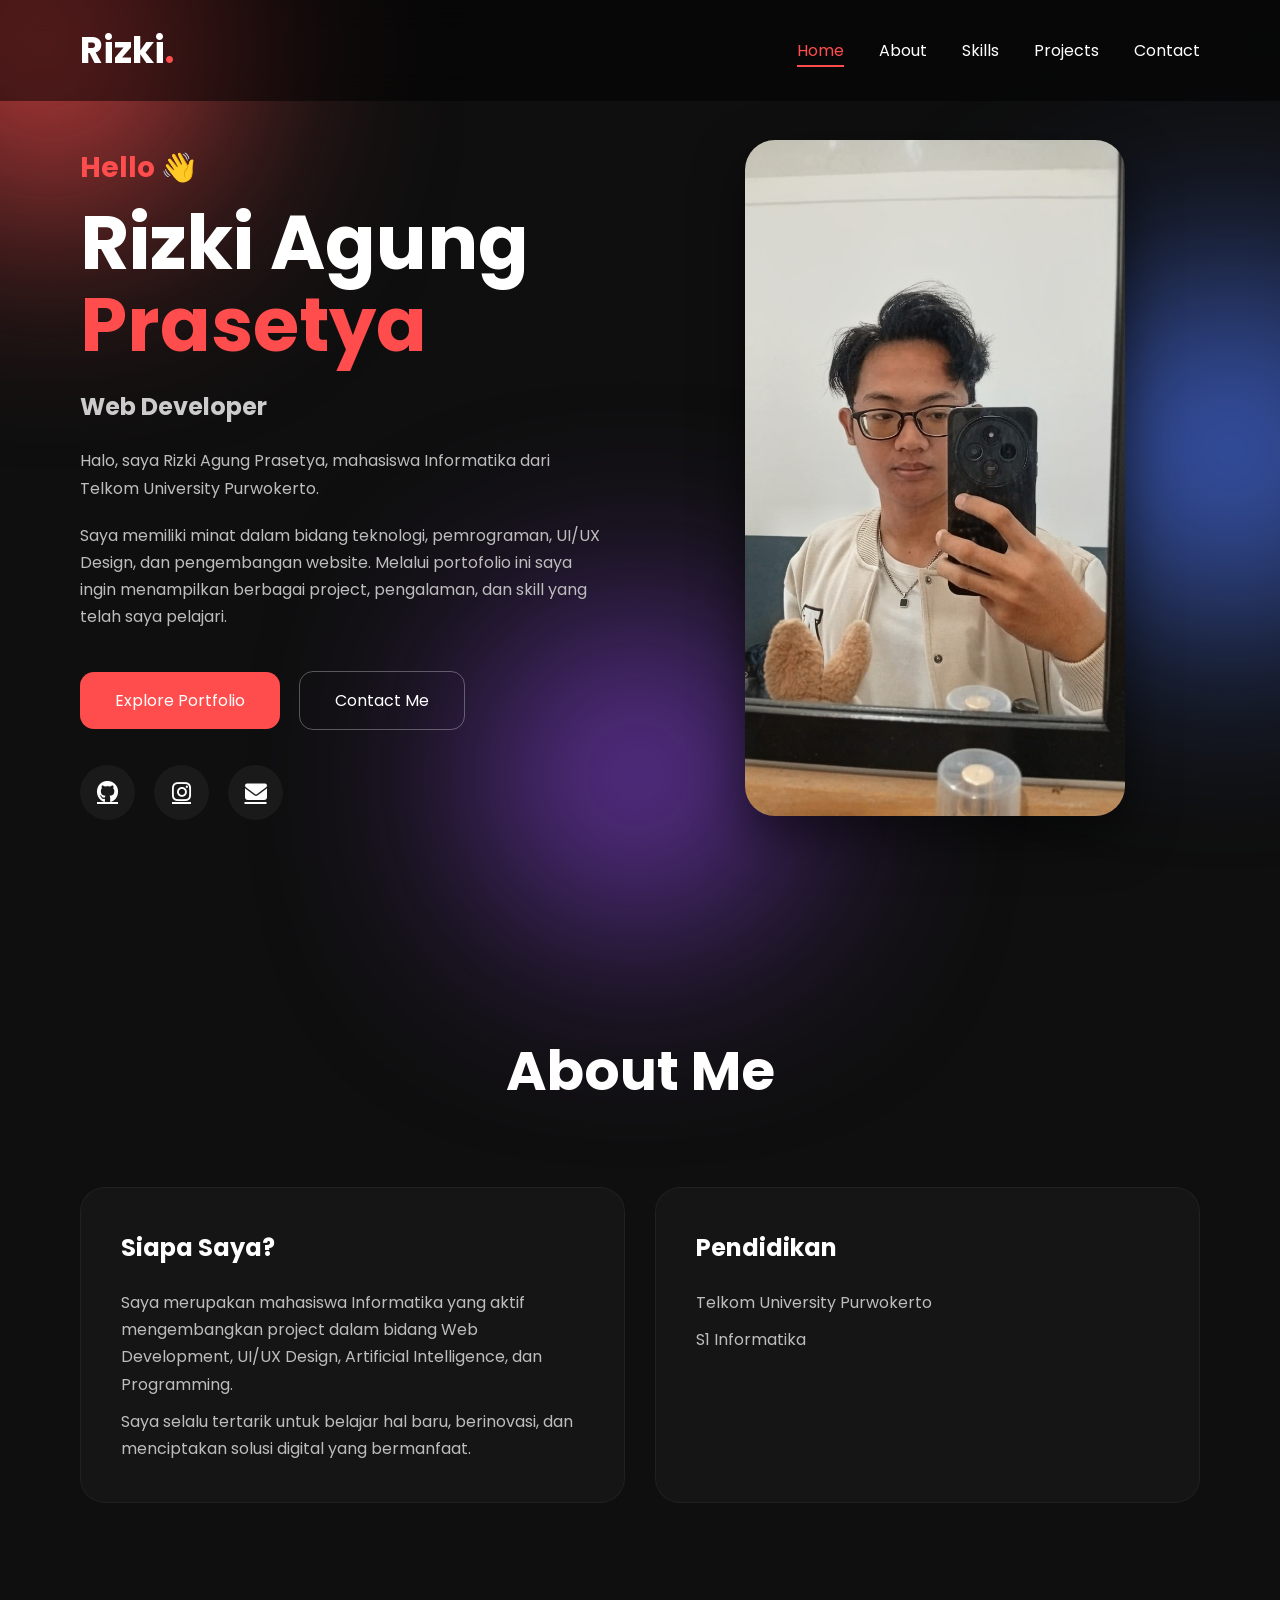
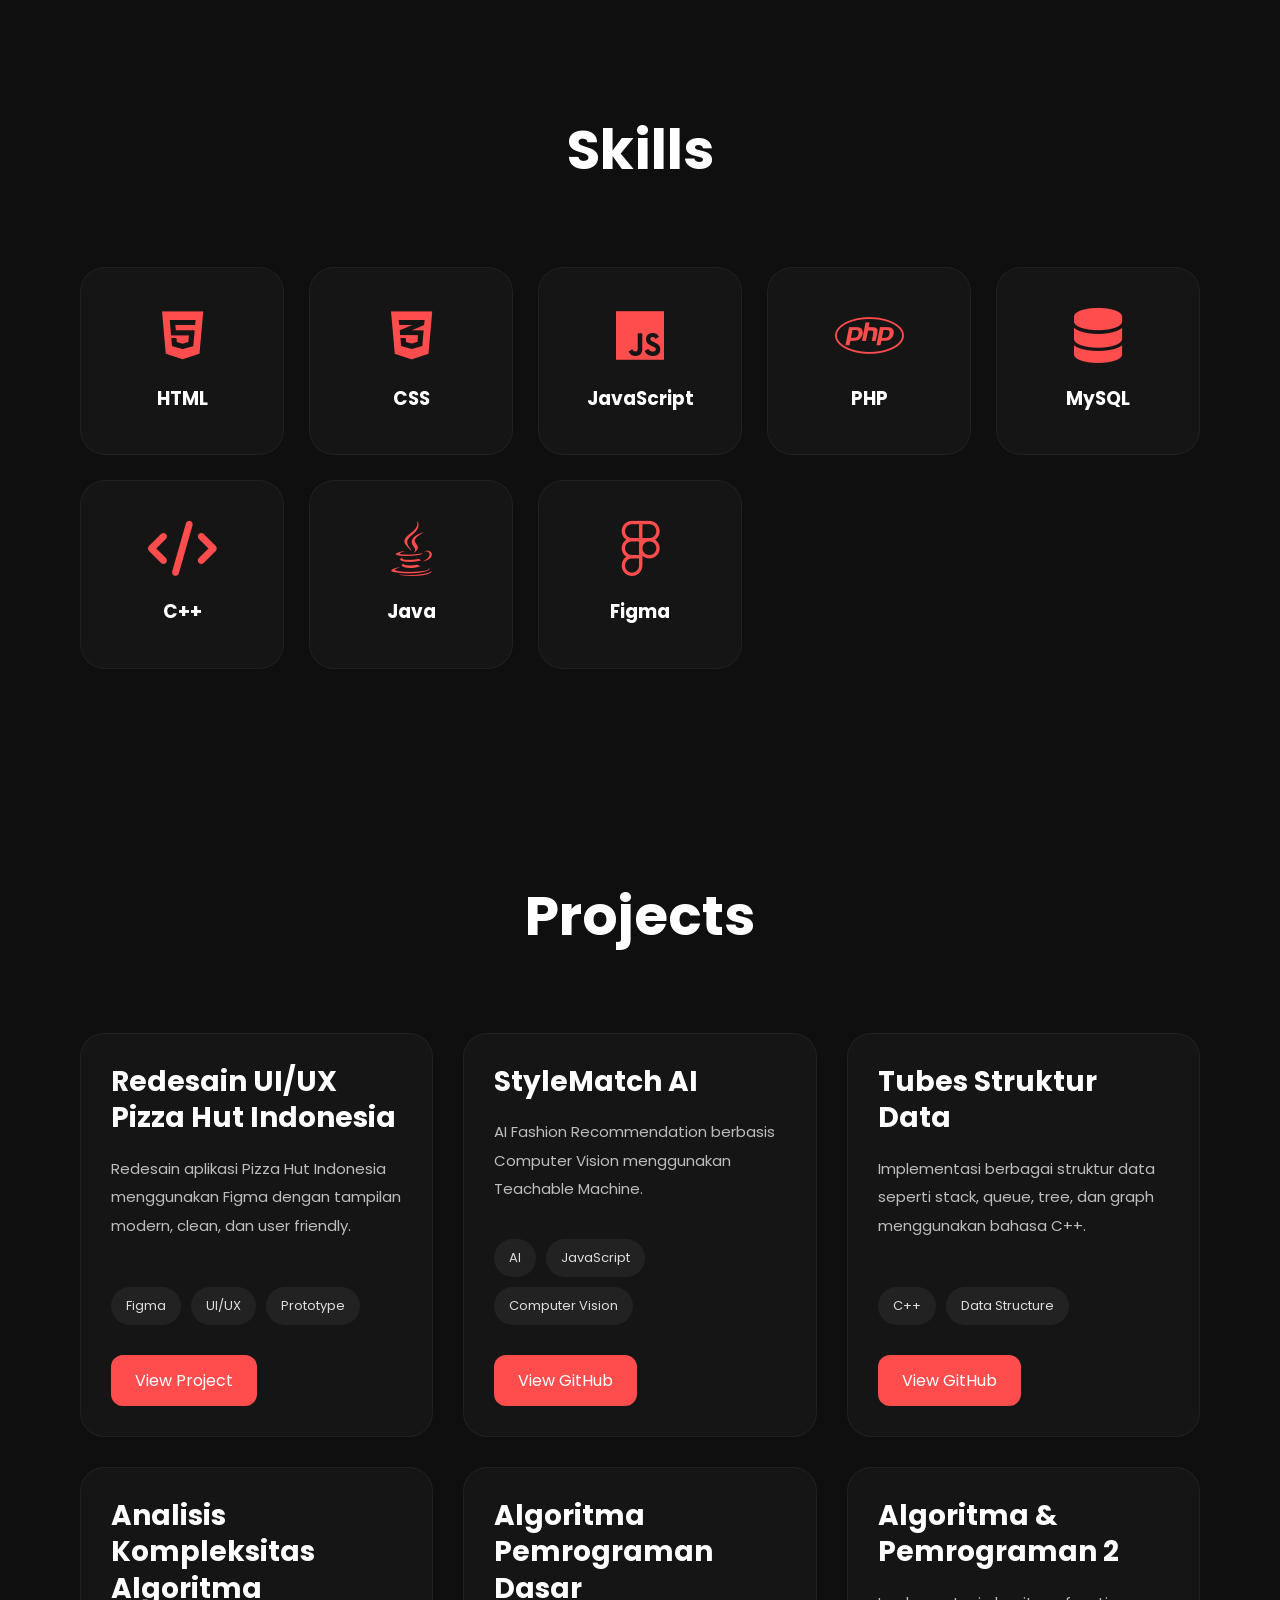
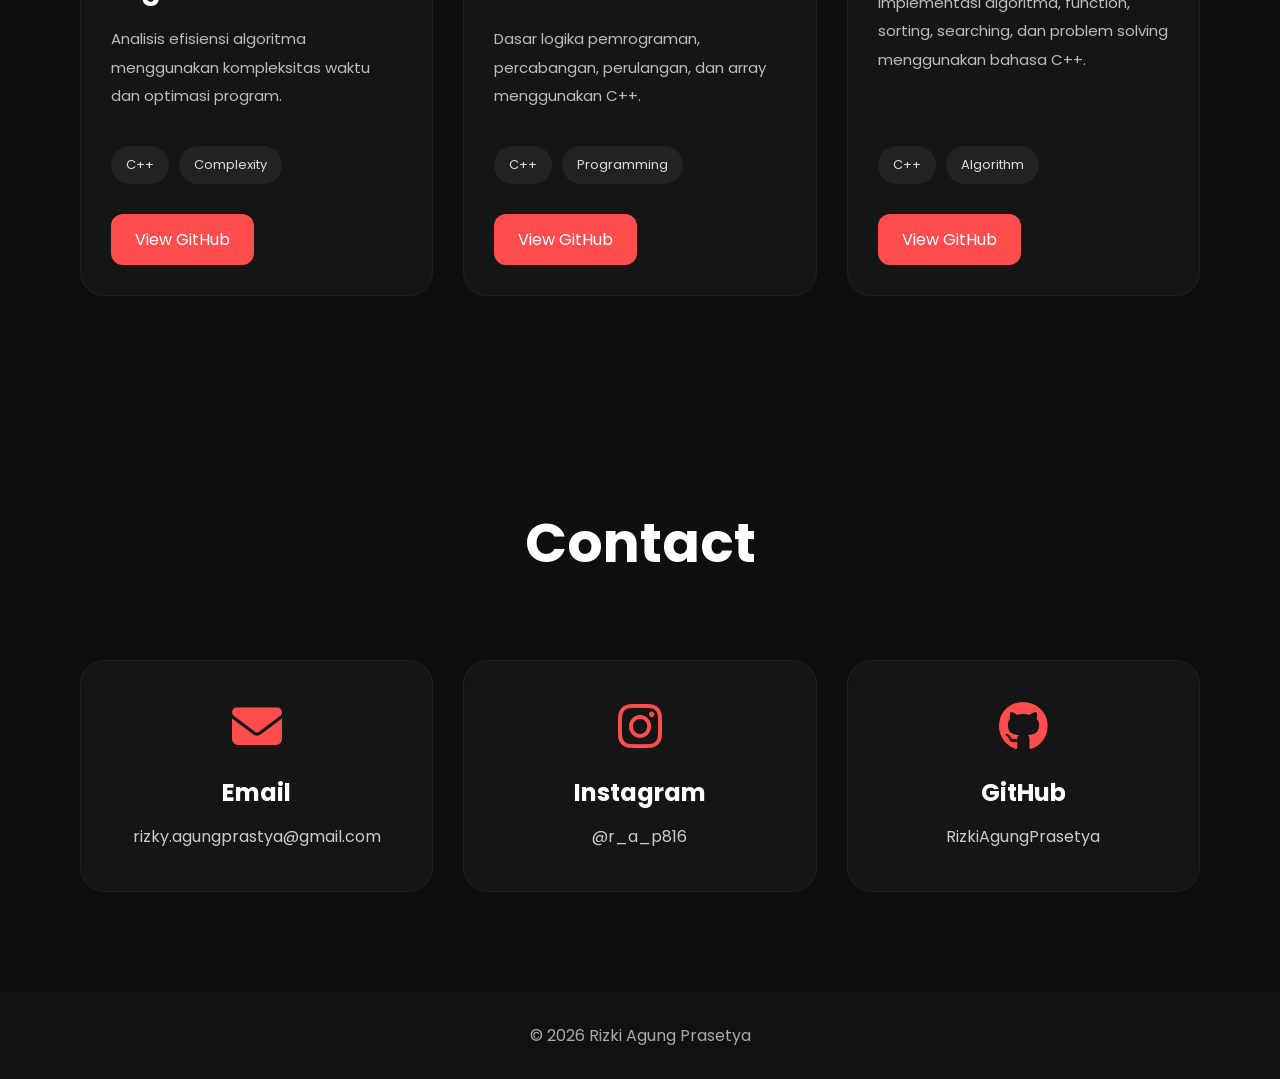
==== commit 877df6c0: "Add files via upload" ====
--- a/index.html
+++ b/index.html
@@ -380,44 +380,7 @@
 
       </div>
 
-      <!-- Project 2 -->
-      <div class="project-card" data-aos="fade-up">
-
-        <div class="project-content">
-
-          <div class="project-top">
-
-            <h2>
-              CBT Web Application
-            </h2>
-
-            <p>
-              Sistem ujian online berbasis web
-              menggunakan PHP dan MySQL
-              dengan fitur login dan ujian online.
-            </p>
-
-          </div>
-
-          <div class="project-bottom">
-
-            <div class="tags">
-
-              <span>PHP</span>
-              <span>MySQL</span>
-              <span>Bootstrap</span>
-
-            </div>
-
-            <a href="#">
-              View Project
-            </a>
-
-          </div>
-
-        </div>
-
-      </div>
+    
 
       <!-- Project 3 -->
       <div class="project-card" data-aos="fade-up">
